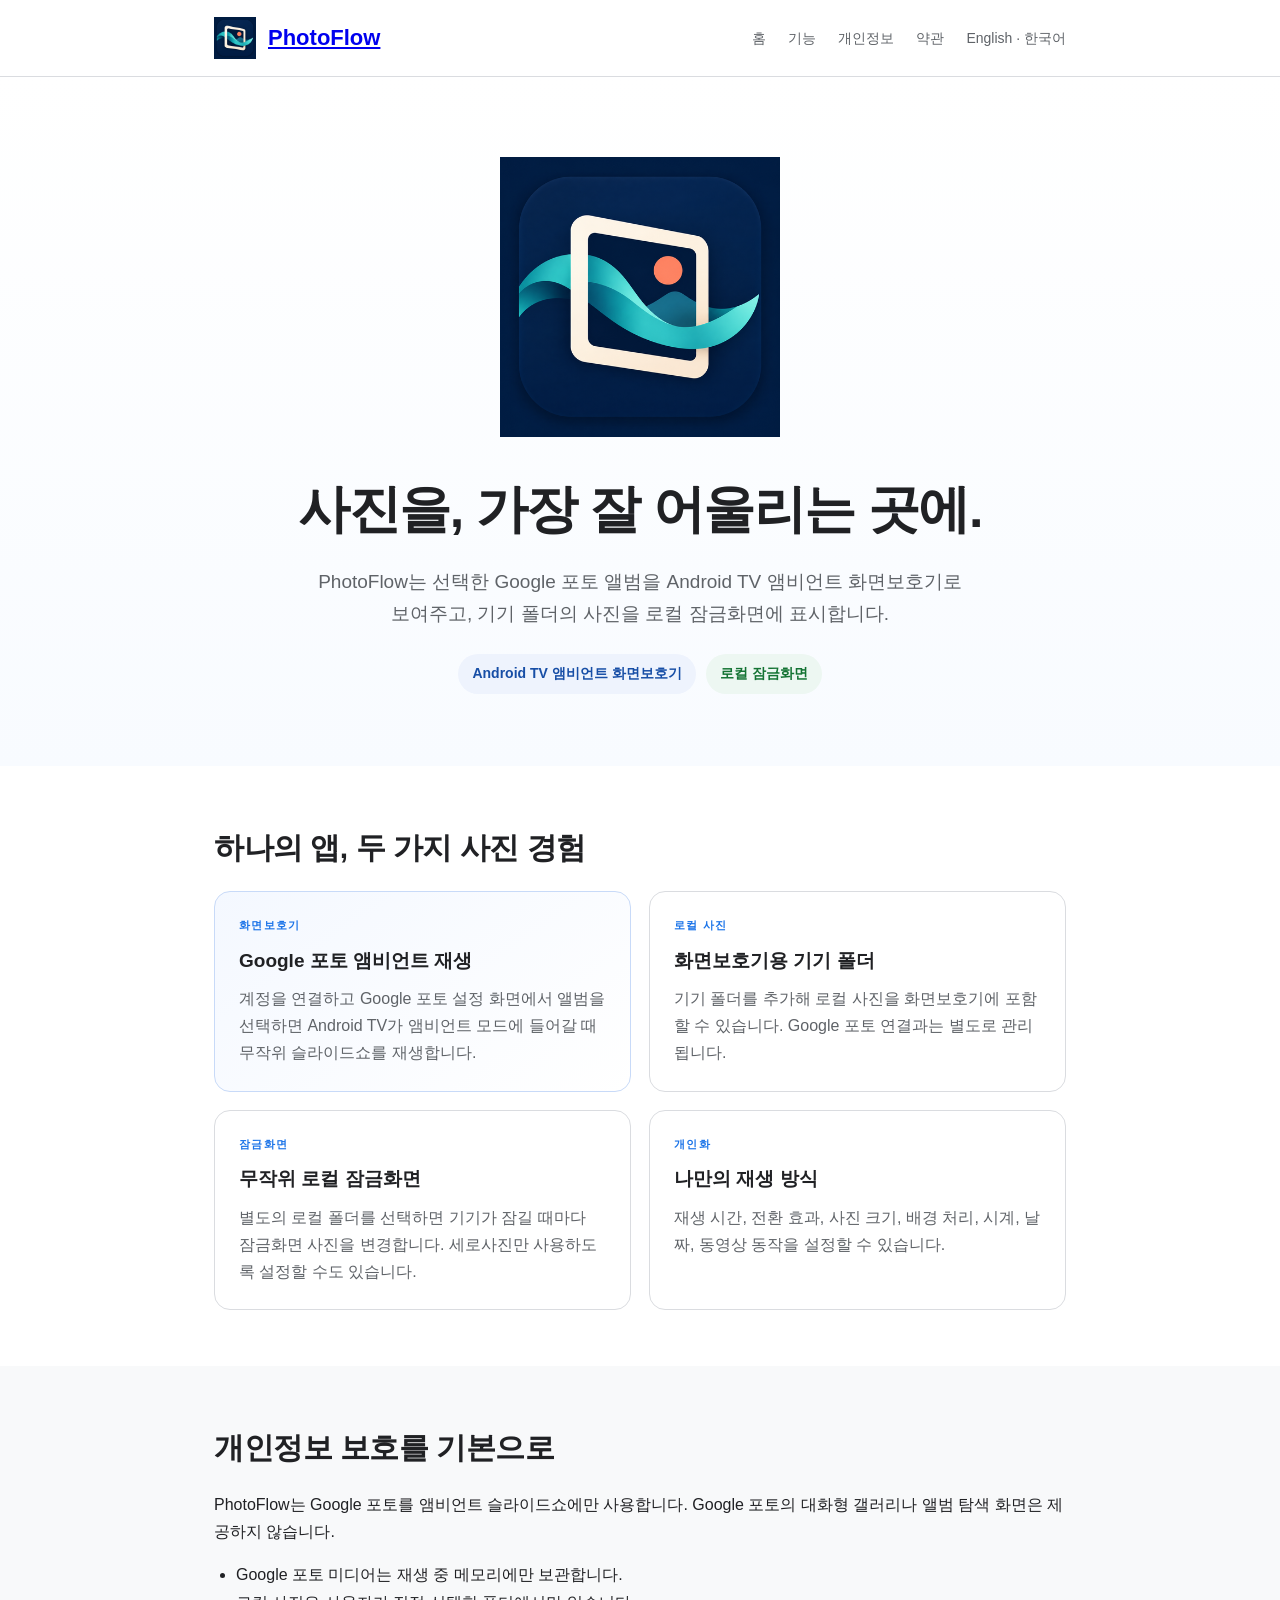
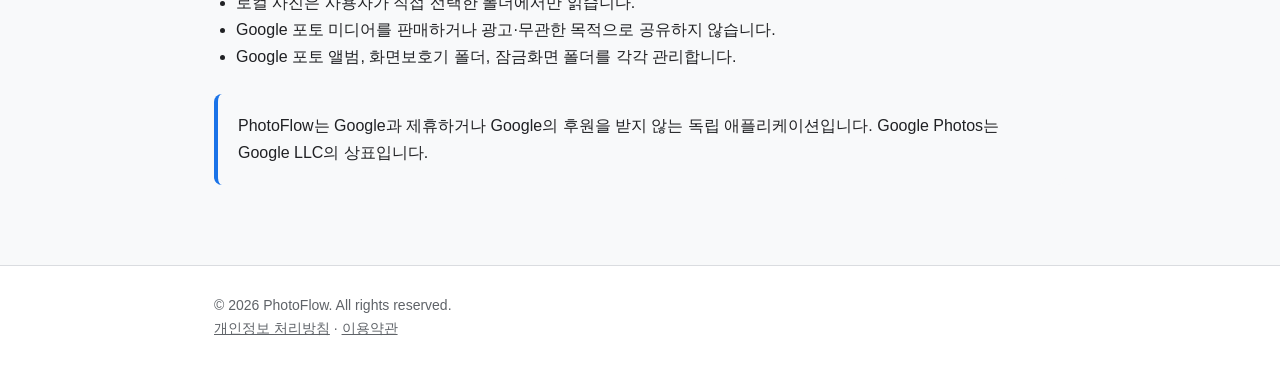
==== index-ko.html @ a8fc8279 "Add English and Korean site pages" ====
<!doctype html>
<html lang="ko">
<head>
<meta charset="utf-8">
<meta name="viewport" content="width=device-width, initial-scale=1">
<title>PhotoFlow | PhotoFlow</title>
<meta name="description" content="PhotoFlow 앰비언트 화면보호기와 로컬 잠금화면 사진 앱입니다.">
<link rel="icon" type="image/png" href="assets/photoflow-logo.png">
<link rel="stylesheet" href="style.css">
</head>
<body>
<header><div class="container nav">
  <a class="brand" href="index-ko.html"><img src="assets/photoflow-logo.png" alt="PhotoFlow 로고"><span>PhotoFlow</span></a>
  <nav><a href="index-ko.html">홈</a><a href="#features">기능</a><a href="privacy-ko.html">개인정보</a><a href="terms-ko.html">약관</a><span class="language-switch"><a href="index.html">English</a> · <a href="index-ko.html">한국어</a></span></nav>
</div></header>
<main>
<section class="hero"><div class="container">
  <img src="assets/photoflow-logo.png" alt="PhotoFlow">
  <h1>사진을, 가장 잘 어울리는 곳에.</h1>
  <p>PhotoFlow는 선택한 Google 포토 앨범을 Android TV 앰비언트 화면보호기로 보여주고, 기기 폴더의 사진을 로컬 잠금화면에 표시합니다.</p>
  <div class="badges"><span class="badge">Android TV 앰비언트 화면보호기</span><span class="badge secondary">로컬 잠금화면</span></div>
</div></section>
<section id="features"><div class="container">
  <h2>하나의 앱, 두 가지 사진 경험</h2>
  <div class="grid">
    <div class="card accent-card"><span class="eyebrow">화면보호기</span><h3>Google 포토 앰비언트 재생</h3><p>계정을 연결하고 Google 포토 설정 화면에서 앨범을 선택하면 Android TV가 앰비언트 모드에 들어갈 때 무작위 슬라이드쇼를 재생합니다.</p></div>
    <div class="card"><span class="eyebrow">로컬 사진</span><h3>화면보호기용 기기 폴더</h3><p>기기 폴더를 추가해 로컬 사진을 화면보호기에 포함할 수 있습니다. Google 포토 연결과는 별도로 관리됩니다.</p></div>
    <div class="card"><span class="eyebrow">잠금화면</span><h3>무작위 로컬 잠금화면</h3><p>별도의 로컬 폴더를 선택하면 기기가 잠길 때마다 잠금화면 사진을 변경합니다. 세로사진만 사용하도록 설정할 수도 있습니다.</p></div>
    <div class="card"><span class="eyebrow">개인화</span><h3>나만의 재생 방식</h3><p>재생 시간, 전환 효과, 사진 크기, 배경 처리, 시계, 날짜, 동영상 동작을 설정할 수 있습니다.</p></div>
  </div>
</div></section>
<section style="background:#f8f9fa;"><div class="container">
  <h2>개인정보 보호를 기본으로</h2>
  <p>PhotoFlow는 Google 포토를 앰비언트 슬라이드쇼에만 사용합니다. Google 포토의 대화형 갤러리나 앨범 탐색 화면은 제공하지 않습니다.</p>
  <ul><li>Google 포토 미디어는 재생 중 메모리에만 보관합니다.</li><li>로컬 사진은 사용자가 직접 선택한 폴더에서만 읽습니다.</li><li>Google 포토 미디어를 판매하거나 광고·무관한 목적으로 공유하지 않습니다.</li><li>Google 포토 앨범, 화면보호기 폴더, 잠금화면 폴더를 각각 관리합니다.</li></ul>
  <div class="notice">PhotoFlow는 Google과 제휴하거나 Google의 후원을 받지 않는 독립 애플리케이션입니다. Google Photos는 Google LLC의 상표입니다.</div>
</div></section>
</main>
<footer><div class="container"><div>© 2026 PhotoFlow. All rights reserved.</div><div><a href="privacy-ko.html">개인정보 처리방침</a> · <a href="terms-ko.html">이용약관</a></div></div></footer>
</body></html>
---- style.css ----
:root {
  --text: #202124;
  --muted: #5f6368;
  --border: #dadce0;
  --surface: #f8f9fa;
  --accent: #1a73e8;
}
* { box-sizing: border-box; }
body {
  margin: 0;
  font-family: Arial, "Noto Sans KR", sans-serif;
  color: var(--text);
  background: #fff;
  line-height: 1.7;
}
.container { max-width: 900px; margin: 0 auto; padding: 0 24px; }
header {
  border-bottom: 1px solid var(--border);
  background: #fff;
}
.nav {
  height: 76px; display: flex; align-items: center; justify-content: space-between;
}
.brand { display: flex; align-items: center; gap: 12px; font-weight: 700; font-size: 22px; }
.brand img { width: 42px; height: 42px; object-fit: contain; }
nav a { color: var(--muted); text-decoration: none; margin-left: 22px; font-size: 14px; }
nav a:hover { color: var(--text); }
.language-switch { margin-left: 22px; color: var(--muted); font-size: 14px; white-space: nowrap; }
.language-switch a { margin-left: 0; }
.hero { padding: 80px 0 72px; text-align: center; background: linear-gradient(#fff, #f8fbff); }
.hero img { width: min(280px, 70vw); height: auto; }
.hero h1 { font-size: 52px; margin: 20px 0 12px; letter-spacing: -1.5px; }
.hero p { max-width: 650px; margin: 0 auto; color: var(--muted); font-size: 19px; }
.badges { display: flex; justify-content: center; gap: 10px; flex-wrap: wrap; }
.badge {
  display: inline-block; margin-top: 24px; padding: 8px 14px; border-radius: 999px;
  background: #eef3fd; color: #174ea6; font-size: 14px; font-weight: 600;
}
.badge.secondary { background: #edf7f2; color: #137333; }
section { padding: 56px 0; }
h2 { font-size: 30px; margin: 0 0 18px; letter-spacing: -.5px; }
h3 { margin-top: 30px; }
.grid { display: grid; grid-template-columns: repeat(2, minmax(0,1fr)); gap: 18px; }
.card {
  border: 1px solid var(--border); border-radius: 16px; padding: 24px; background: #fff;
}
.card h3 { margin: 0 0 8px; font-size: 19px; }
.card p { margin: 0; color: var(--muted); }
.eyebrow { display: block; color: var(--accent); font-size: 11px; font-weight: 700; letter-spacing: .12em; margin-bottom: 10px; }
.accent-card { background: linear-gradient(145deg, #f4f8ff, #fff); border-color: #c8daf8; }
ul { padding-left: 22px; }
.notice {
  background: var(--surface); border-left: 4px solid var(--accent);
  padding: 18px 20px; border-radius: 8px; margin: 24px 0;
}
footer { border-top: 1px solid var(--border); padding: 28px 0; color: var(--muted); font-size: 14px; }
footer a { color: inherit; }
.policy { padding: 56px 0 80px; }
.policy h1 { font-size: 40px; margin-bottom: 8px; }
.updated { color: var(--muted); font-size: 14px; margin-bottom: 36px; }
@media (max-width: 680px) {
  .grid { grid-template-columns: 1fr; }
  .hero h1 { font-size: 40px; }
  nav a { margin-left: 10px; }
  .language-switch { display: block; margin: 4px 0 0 10px; }
  .brand { font-size: 19px; }
}
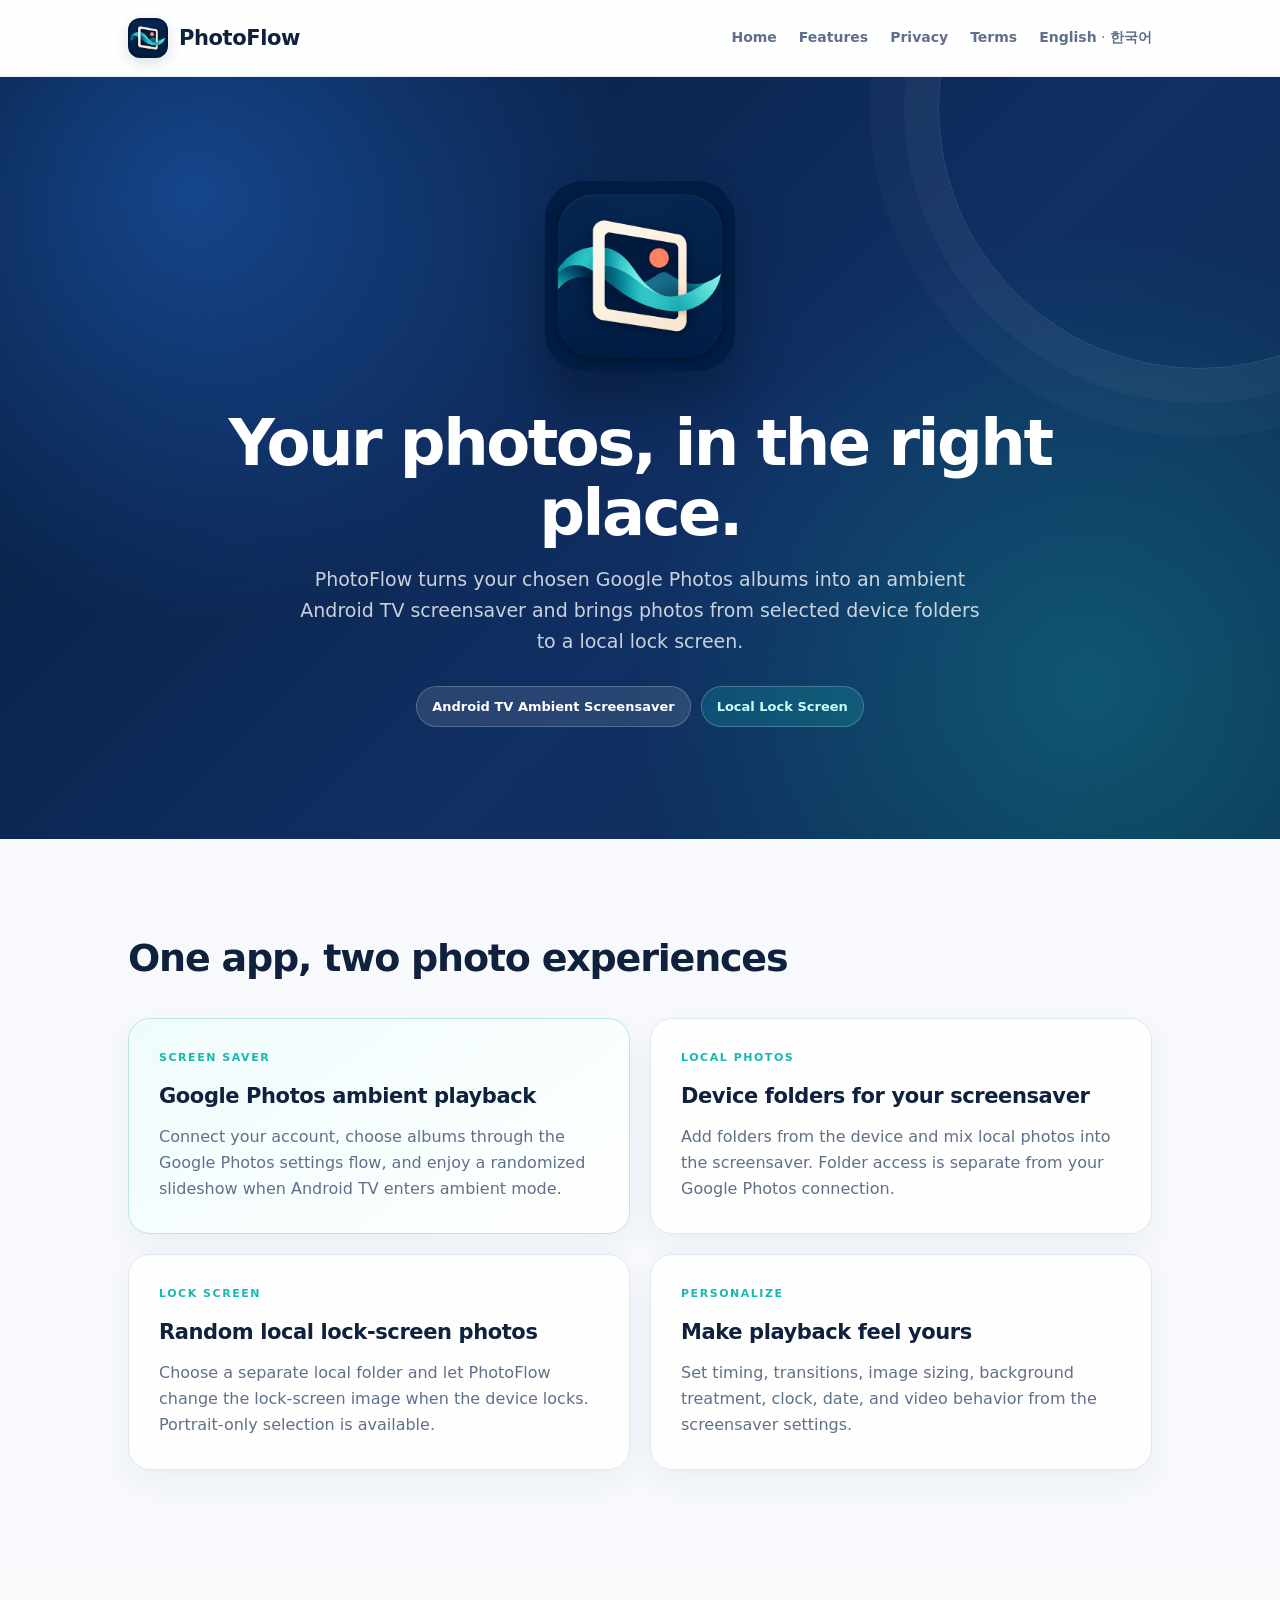
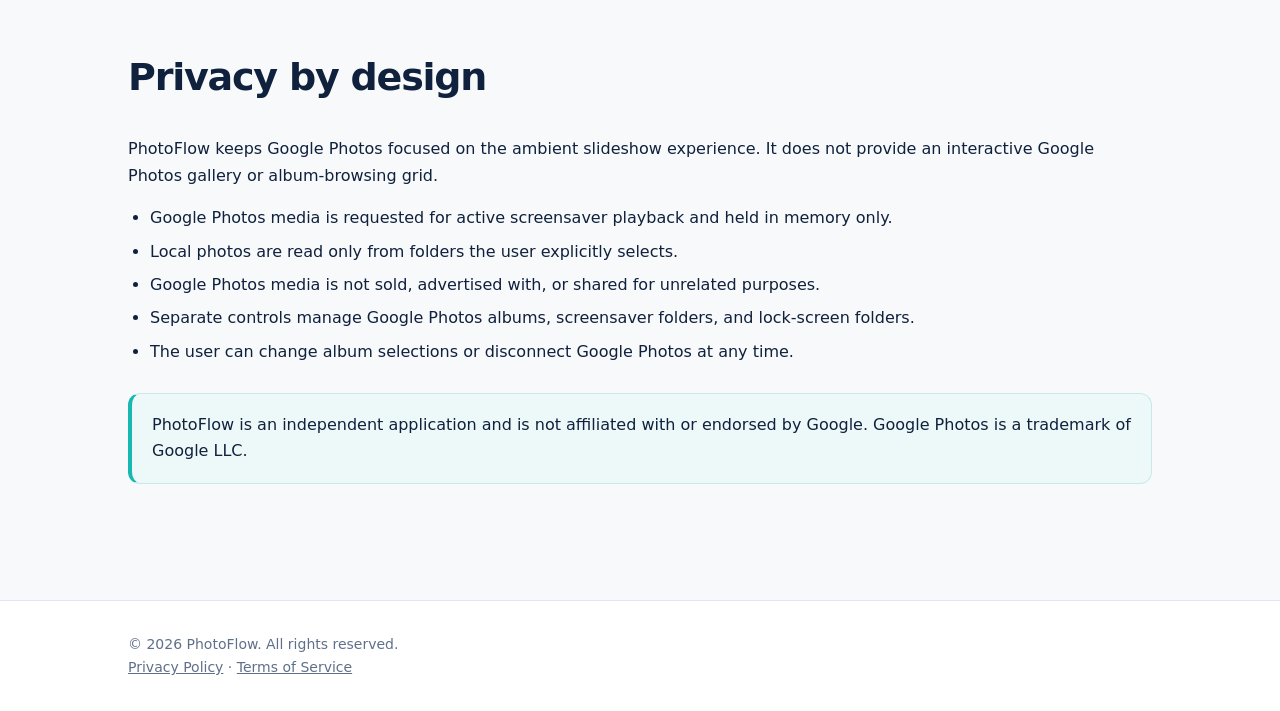
==== commit f2844c45: "Detect browser language on first visit" ====
--- a/index-ko.html
+++ b/index-ko.html
@@ -36,5 +36,5 @@
   <div class="notice">PhotoFlow는 Google과 제휴하거나 Google의 후원을 받지 않는 독립 애플리케이션입니다. Google Photos는 Google LLC의 상표입니다.</div>
 </div></section>
 </main>
-<footer><div class="container"><div>© 2026 PhotoFlow. All rights reserved.</div><div><a href="privacy-ko.html">개인정보 처리방침</a> · <a href="terms-ko.html">이용약관</a></div></div></footer>
+<footer><div class="container"><div>© 2026 PhotoFlow. All rights reserved.</div><div><a href="privacy-ko.html">개인정보 처리방침</a> · <a href="terms-ko.html">이용약관</a></div></div></footer><script src="language.js"></script>
 </body></html>
--- a/style.css
+++ b/style.css
@@ -1,68 +1,55 @@
-
 :root {
-  --text: #202124;
-  --muted: #5f6368;
-  --border: #dadce0;
-  --surface: #f8f9fa;
-  --accent: #1a73e8;
+  --text: #10213d;
+  --muted: #60708a;
+  --border: #dfe7f2;
+  --surface: #f4f7fb;
+  --accent: #16b8b1;
 }
 * { box-sizing: border-box; }
-body {
-  margin: 0;
-  font-family: Arial, "Noto Sans KR", sans-serif;
-  color: var(--text);
-  background: #fff;
-  line-height: 1.7;
-}
-.container { max-width: 900px; margin: 0 auto; padding: 0 24px; }
-header {
-  border-bottom: 1px solid var(--border);
-  background: #fff;
-}
-.nav {
-  height: 76px; display: flex; align-items: center; justify-content: space-between;
-}
-.brand { display: flex; align-items: center; gap: 12px; font-weight: 700; font-size: 22px; }
-.brand img { width: 42px; height: 42px; object-fit: contain; }
-nav a { color: var(--muted); text-decoration: none; margin-left: 22px; font-size: 14px; }
+body { margin: 0; font-family: Inter, ui-sans-serif, system-ui, -apple-system, BlinkMacSystemFont, "Noto Sans KR", Arial, sans-serif; color: var(--text); background: #f7f9fc; line-height: 1.65; }
+.container { max-width: 1080px; margin: 0 auto; padding: 0 28px; }
+header { position: sticky; top: 0; z-index: 10; border-bottom: 1px solid rgba(223,231,242,.8); background: rgba(255,255,255,.86); backdrop-filter: blur(18px); }
+.nav { min-height: 76px; display: flex; align-items: center; justify-content: space-between; gap: 24px; }
+.brand { display: flex; align-items: center; gap: 11px; font-weight: 800; font-size: 21px; letter-spacing: -.4px; color: var(--text); text-decoration: none; }
+.brand img { width: 40px; height: 40px; object-fit: cover; border-radius: 12px; box-shadow: 0 5px 14px rgba(7,27,59,.14); }
+nav { display: flex; align-items: center; gap: 22px; }
+nav a { color: var(--muted); text-decoration: none; font-size: 14px; font-weight: 600; transition: color .2s ease; }
 nav a:hover { color: var(--text); }
-.language-switch { margin-left: 22px; color: var(--muted); font-size: 14px; white-space: nowrap; }
+.language-switch { color: var(--muted); font-size: 14px; white-space: nowrap; }
 .language-switch a { margin-left: 0; }
-.hero { padding: 80px 0 72px; text-align: center; background: linear-gradient(#fff, #f8fbff); }
-.hero img { width: min(280px, 70vw); height: auto; }
-.hero h1 { font-size: 52px; margin: 20px 0 12px; letter-spacing: -1.5px; }
-.hero p { max-width: 650px; margin: 0 auto; color: var(--muted); font-size: 19px; }
+.hero { position: relative; overflow: hidden; padding: 104px 0 112px; text-align: center; color: #fff; background: radial-gradient(circle at 15% 15%, rgba(35,116,225,.45), transparent 34%), radial-gradient(circle at 85% 80%, rgba(22,184,177,.28), transparent 36%), linear-gradient(135deg, #071b3b, #102f63 58%, #0b3152); }
+.hero::after { content: ""; position: absolute; width: 520px; height: 520px; right: -180px; top: -230px; border: 1px solid rgba(255,255,255,.13); border-radius: 50%; box-shadow: 0 0 0 34px rgba(255,255,255,.03), 0 0 0 68px rgba(255,255,255,.025); }
+.hero .container { position: relative; z-index: 1; }
+.hero img { width: min(190px, 48vw); height: auto; border-radius: 38px; box-shadow: 0 24px 50px rgba(0,0,0,.28); }
+.hero h1 { font-size: clamp(40px, 6vw, 64px); line-height: 1.08; margin: 30px 0 16px; letter-spacing: -2.5px; }
+.hero p { max-width: 700px; margin: 0 auto; color: rgba(255,255,255,.78); font-size: 19px; }
 .badges { display: flex; justify-content: center; gap: 10px; flex-wrap: wrap; }
-.badge {
-  display: inline-block; margin-top: 24px; padding: 8px 14px; border-radius: 999px;
-  background: #eef3fd; color: #174ea6; font-size: 14px; font-weight: 600;
-}
-.badge.secondary { background: #edf7f2; color: #137333; }
-section { padding: 56px 0; }
-h2 { font-size: 30px; margin: 0 0 18px; letter-spacing: -.5px; }
-h3 { margin-top: 30px; }
-.grid { display: grid; grid-template-columns: repeat(2, minmax(0,1fr)); gap: 18px; }
-.card {
-  border: 1px solid var(--border); border-radius: 16px; padding: 24px; background: #fff;
-}
-.card h3 { margin: 0 0 8px; font-size: 19px; }
+.badge { display: inline-block; margin-top: 28px; padding: 9px 15px; border: 1px solid rgba(255,255,255,.22); border-radius: 999px; background: rgba(255,255,255,.11); color: #fff; font-size: 13px; font-weight: 700; }
+.badge.secondary { background: rgba(22,184,177,.22); color: #c9fffb; }
+section { padding: 88px 0; }
+h2 { font-size: clamp(28px, 4vw, 38px); margin: 0 0 28px; letter-spacing: -1.2px; }
+.grid { display: grid; grid-template-columns: repeat(2, minmax(0,1fr)); gap: 20px; }
+.card { border: 1px solid var(--border); border-radius: 22px; padding: 30px; background: rgba(255,255,255,.86); box-shadow: 0 12px 30px rgba(31,61,100,.06); transition: transform .2s ease, box-shadow .2s ease; }
+.card:hover { transform: translateY(-4px); box-shadow: 0 18px 38px rgba(31,61,100,.11); }
+.card h3 { margin: 0 0 10px; font-size: 21px; letter-spacing: -.4px; }
 .card p { margin: 0; color: var(--muted); }
-.eyebrow { display: block; color: var(--accent); font-size: 11px; font-weight: 700; letter-spacing: .12em; margin-bottom: 10px; }
-.accent-card { background: linear-gradient(145deg, #f4f8ff, #fff); border-color: #c8daf8; }
+.eyebrow { display: block; color: var(--accent); font-size: 11px; font-weight: 800; letter-spacing: .14em; margin-bottom: 12px; }
+.accent-card { background: linear-gradient(145deg, #effbfc, #fff); border-color: #b9e7e6; }
 ul { padding-left: 22px; }
-.notice {
-  background: var(--surface); border-left: 4px solid var(--accent);
-  padding: 18px 20px; border-radius: 8px; margin: 24px 0;
-}
-footer { border-top: 1px solid var(--border); padding: 28px 0; color: var(--muted); font-size: 14px; }
+.container > ul li { margin: 7px 0; }
+.notice { background: #edf8f8; border: 1px solid #c8e9e7; border-left: 4px solid var(--accent); padding: 18px 20px; border-radius: 12px; margin: 28px 0; }
+footer { border-top: 1px solid var(--border); padding: 32px 0; color: var(--muted); font-size: 14px; background: #fff; }
 footer a { color: inherit; }
-.policy { padding: 56px 0 80px; }
-.policy h1 { font-size: 40px; margin-bottom: 8px; }
+.policy { padding: 72px 0 100px; background: #fff; }
+.policy h1 { font-size: clamp(36px, 5vw, 48px); margin-bottom: 8px; letter-spacing: -1.5px; }
 .updated { color: var(--muted); font-size: 14px; margin-bottom: 36px; }
 @media (max-width: 680px) {
+  .container { padding: 0 20px; }
+  .nav { align-items: flex-start; flex-direction: column; padding-top: 16px; padding-bottom: 16px; gap: 12px; }
+  nav { gap: 12px; flex-wrap: wrap; }
   .grid { grid-template-columns: 1fr; }
   .hero h1 { font-size: 40px; }
-  nav a { margin-left: 10px; }
-  .language-switch { display: block; margin: 4px 0 0 10px; }
+  .language-switch { display: inline; margin: 0; }
   .brand { font-size: 19px; }
+  section { padding: 64px 0; }
 }
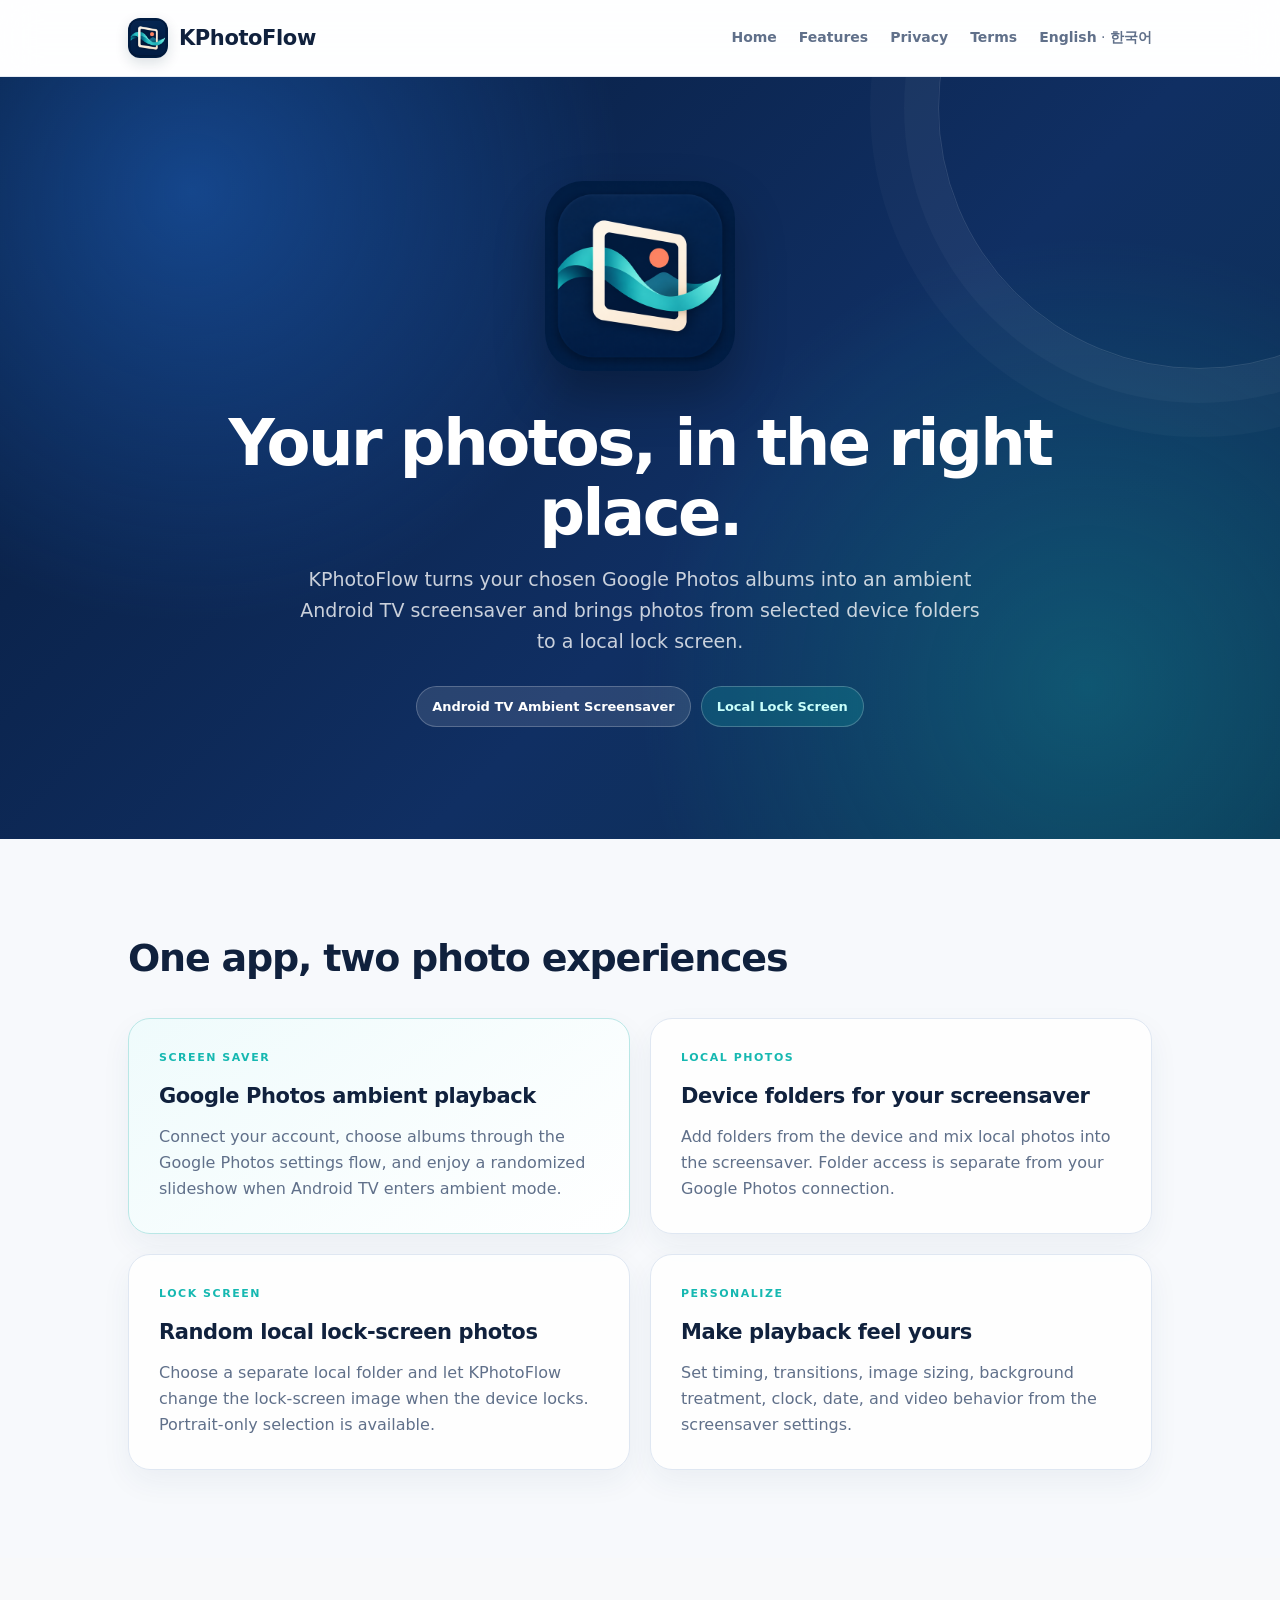
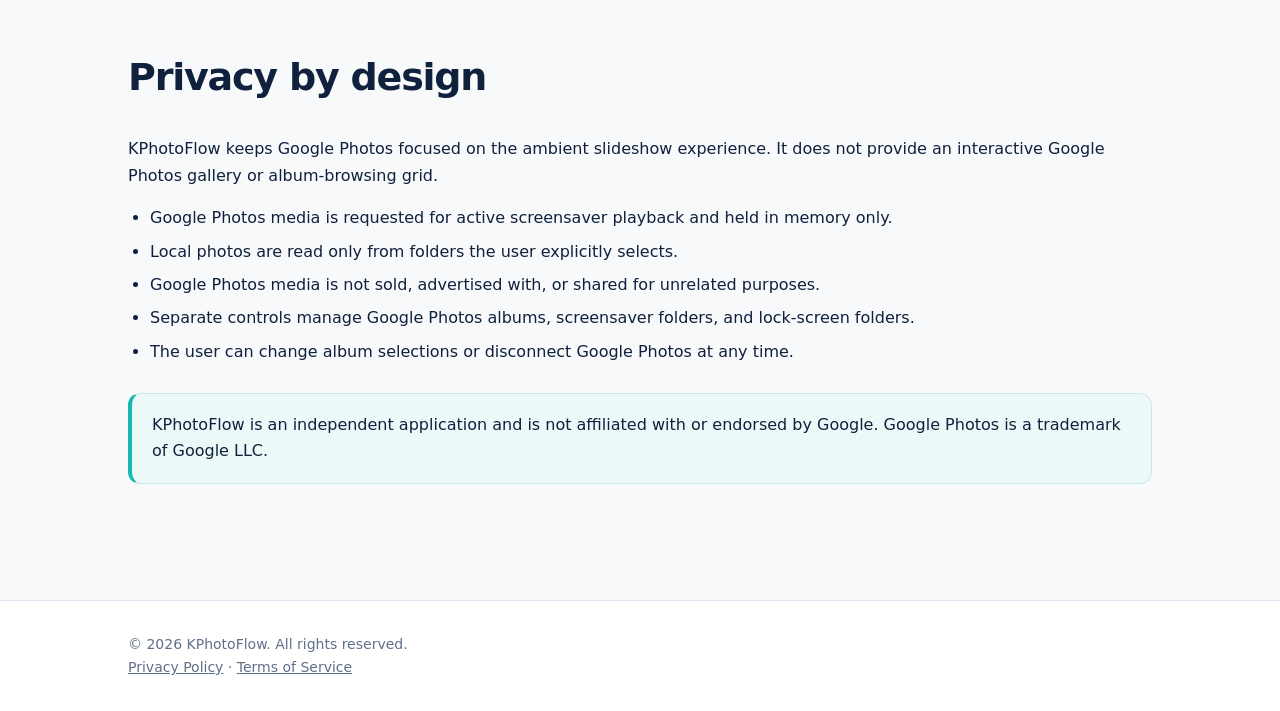
==== commit f7134770: "Rebrand website as KPhotoFlow" ====
--- a/index-ko.html
+++ b/index-ko.html
@@ -3,21 +3,21 @@
 <head>
 <meta charset="utf-8">
 <meta name="viewport" content="width=device-width, initial-scale=1">
-<title>PhotoFlow | PhotoFlow</title>
-<meta name="description" content="PhotoFlow 앰비언트 화면보호기와 로컬 잠금화면 사진 앱입니다.">
+<title>KPhotoFlow | KPhotoFlow</title>
+<meta name="description" content="KPhotoFlow 앰비언트 화면보호기와 로컬 잠금화면 사진 앱입니다.">
 <link rel="icon" type="image/png" href="assets/photoflow-logo.png">
 <link rel="stylesheet" href="style.css">
 </head>
 <body>
 <header><div class="container nav">
-  <a class="brand" href="index-ko.html"><img src="assets/photoflow-logo.png" alt="PhotoFlow 로고"><span>PhotoFlow</span></a>
+  <a class="brand" href="index-ko.html"><img src="assets/photoflow-logo.png" alt="KPhotoFlow 로고"><span>KPhotoFlow</span></a>
   <nav><a href="index-ko.html">홈</a><a href="#features">기능</a><a href="privacy-ko.html">개인정보</a><a href="terms-ko.html">약관</a><span class="language-switch"><a href="index.html">English</a> · <a href="index-ko.html">한국어</a></span></nav>
 </div></header>
 <main>
 <section class="hero"><div class="container">
-  <img src="assets/photoflow-logo.png" alt="PhotoFlow">
+  <img src="assets/photoflow-logo.png" alt="KPhotoFlow">
   <h1>사진을, 가장 잘 어울리는 곳에.</h1>
-  <p>PhotoFlow는 선택한 Google 포토 앨범을 Android TV 앰비언트 화면보호기로 보여주고, 기기 폴더의 사진을 로컬 잠금화면에 표시합니다.</p>
+  <p>KPhotoFlow는 선택한 Google 포토 앨범을 Android TV 앰비언트 화면보호기로 보여주고, 기기 폴더의 사진을 로컬 잠금화면에 표시합니다.</p>
   <div class="badges"><span class="badge">Android TV 앰비언트 화면보호기</span><span class="badge secondary">로컬 잠금화면</span></div>
 </div></section>
 <section id="features"><div class="container">
@@ -31,10 +31,10 @@
 </div></section>
 <section style="background:#f8f9fa;"><div class="container">
   <h2>개인정보 보호를 기본으로</h2>
-  <p>PhotoFlow는 Google 포토를 앰비언트 슬라이드쇼에만 사용합니다. Google 포토의 대화형 갤러리나 앨범 탐색 화면은 제공하지 않습니다.</p>
+  <p>KPhotoFlow는 Google 포토를 앰비언트 슬라이드쇼에만 사용합니다. Google 포토의 대화형 갤러리나 앨범 탐색 화면은 제공하지 않습니다.</p>
   <ul><li>Google 포토 미디어는 재생 중 메모리에만 보관합니다.</li><li>로컬 사진은 사용자가 직접 선택한 폴더에서만 읽습니다.</li><li>Google 포토 미디어를 판매하거나 광고·무관한 목적으로 공유하지 않습니다.</li><li>Google 포토 앨범, 화면보호기 폴더, 잠금화면 폴더를 각각 관리합니다.</li></ul>
-  <div class="notice">PhotoFlow는 Google과 제휴하거나 Google의 후원을 받지 않는 독립 애플리케이션입니다. Google Photos는 Google LLC의 상표입니다.</div>
+  <div class="notice">KPhotoFlow는 Google과 제휴하거나 Google의 후원을 받지 않는 독립 애플리케이션입니다. Google Photos는 Google LLC의 상표입니다.</div>
 </div></section>
 </main>
-<footer><div class="container"><div>© 2026 PhotoFlow. All rights reserved.</div><div><a href="privacy-ko.html">개인정보 처리방침</a> · <a href="terms-ko.html">이용약관</a></div></div></footer><script src="language.js"></script>
+<footer><div class="container"><div>© 2026 KPhotoFlow. All rights reserved.</div><div><a href="privacy-ko.html">개인정보 처리방침</a> · <a href="terms-ko.html">이용약관</a></div></div></footer><script src="language.js"></script>
 </body></html>
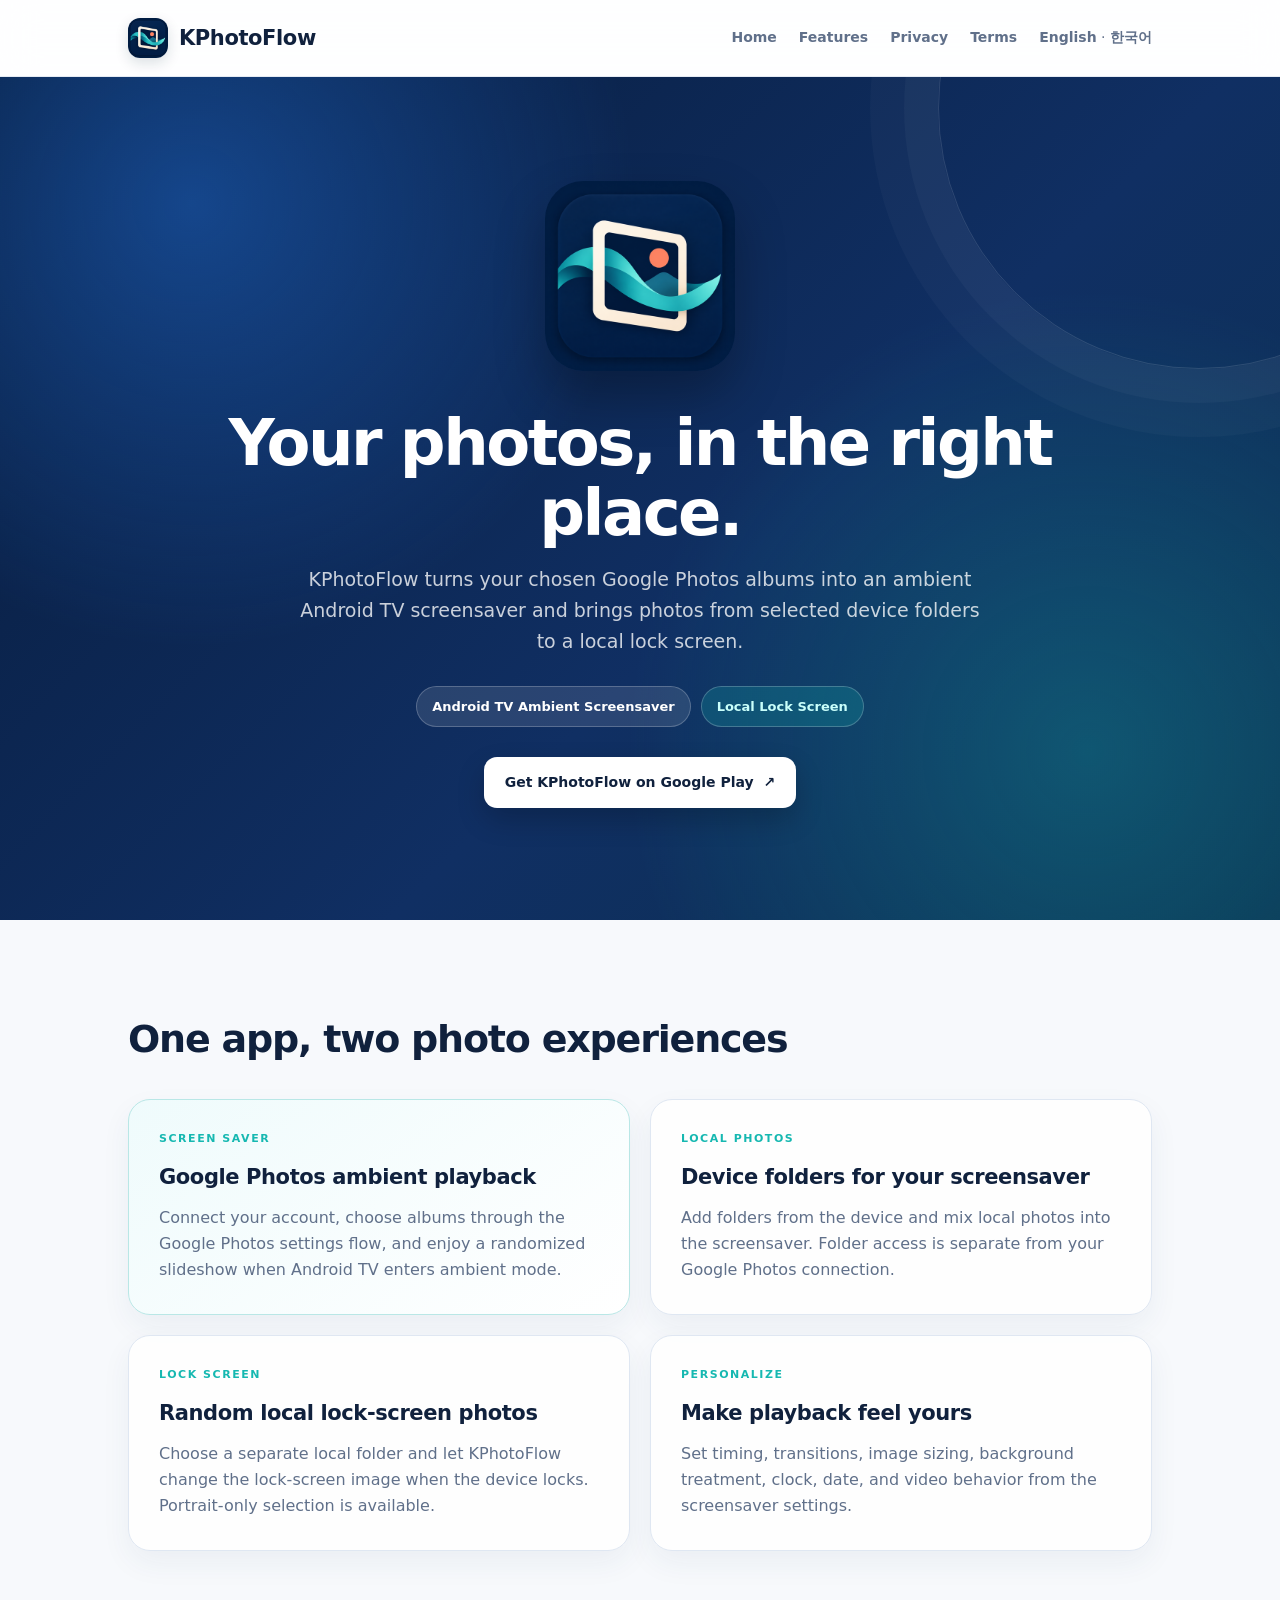
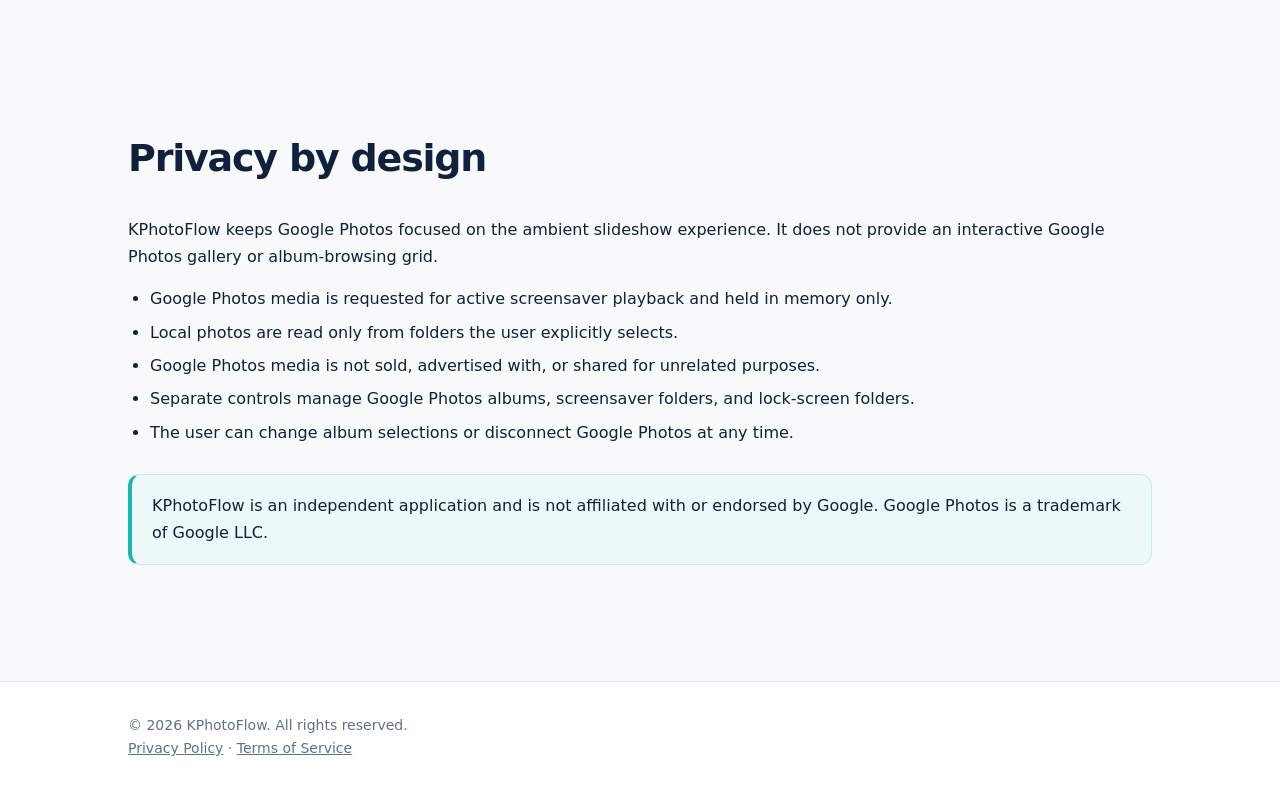
==== commit c247a0d9: "Add Google Play download link" ====
--- a/index-ko.html
+++ b/index-ko.html
@@ -19,6 +19,7 @@
   <h1>사진을, 가장 잘 어울리는 곳에.</h1>
   <p>KPhotoFlow는 선택한 Google 포토 앨범을 Android TV 앰비언트 화면보호기로 보여주고, 기기 폴더의 사진을 로컬 잠금화면에 표시합니다.</p>
   <div class="badges"><span class="badge">Android TV 앰비언트 화면보호기</span><span class="badge secondary">로컬 잠금화면</span></div>
+  <div class="hero-actions"><a class="download-button" href="https://play.google.com/store/apps/details?id=com.photoflow.tv" target="_blank" rel="noopener">Google Play에서 KPhotoFlow 다운로드 <span aria-hidden="true">↗</span></a></div>
 </div></section>
 <section id="features"><div class="container">
   <h2>하나의 앱, 두 가지 사진 경험</h2>
--- a/style.css
+++ b/style.css
@@ -26,6 +26,9 @@
 .badges { display: flex; justify-content: center; gap: 10px; flex-wrap: wrap; }
 .badge { display: inline-block; margin-top: 28px; padding: 9px 15px; border: 1px solid rgba(255,255,255,.22); border-radius: 999px; background: rgba(255,255,255,.11); color: #fff; font-size: 13px; font-weight: 700; }
 .badge.secondary { background: rgba(22,184,177,.22); color: #c9fffb; }
+.hero-actions { display: flex; justify-content: center; margin-top: 30px; }
+.download-button { display: inline-flex; align-items: center; gap: 10px; padding: 13px 20px; border: 1px solid rgba(255,255,255,.28); border-radius: 13px; background: #fff; color: #10213d; font-size: 14px; font-weight: 800; text-decoration: none; box-shadow: 0 12px 28px rgba(0,0,0,.2); transition: transform .2s ease, box-shadow .2s ease, background .2s ease; }
+.download-button:hover { background: #e8fffc; color: #0c514f; transform: translateY(-2px); box-shadow: 0 16px 32px rgba(0,0,0,.25); }
 section { padding: 88px 0; }
 h2 { font-size: clamp(28px, 4vw, 38px); margin: 0 0 28px; letter-spacing: -1.2px; }
 .grid { display: grid; grid-template-columns: repeat(2, minmax(0,1fr)); gap: 20px; }
